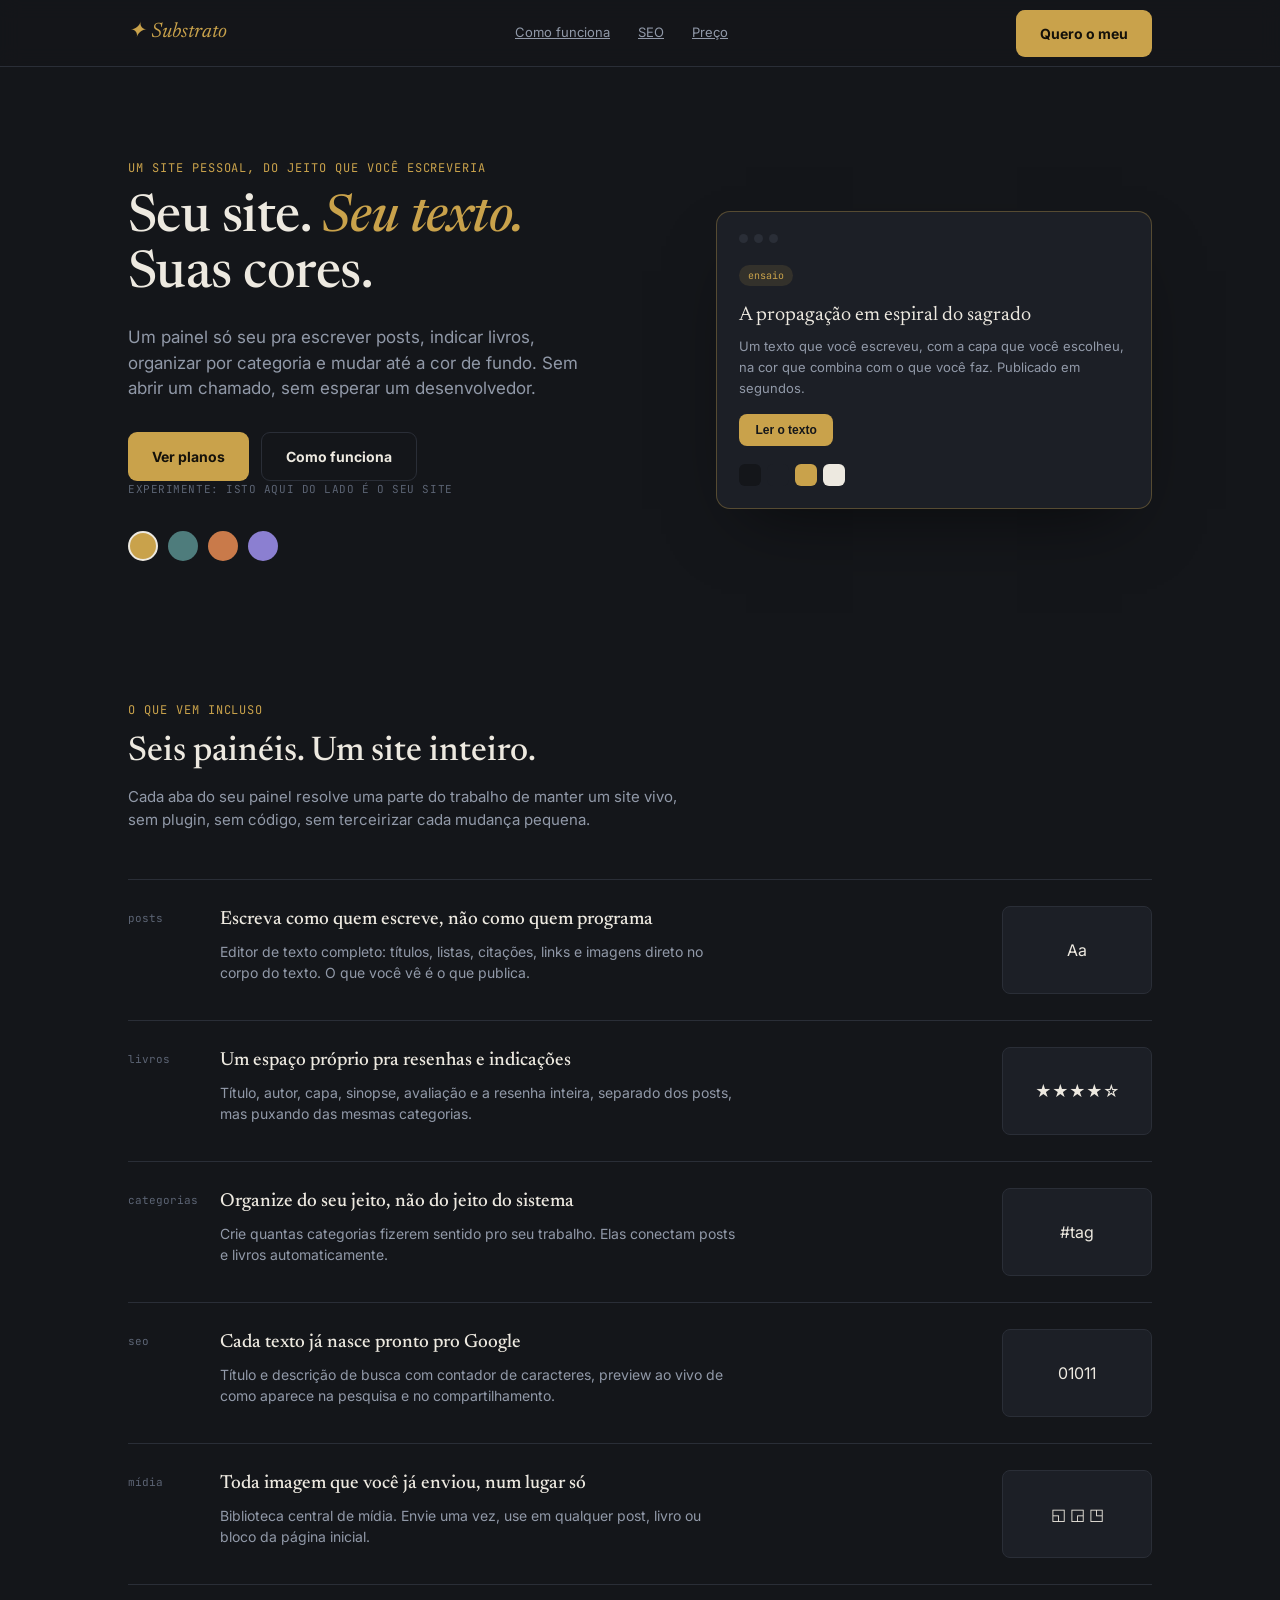
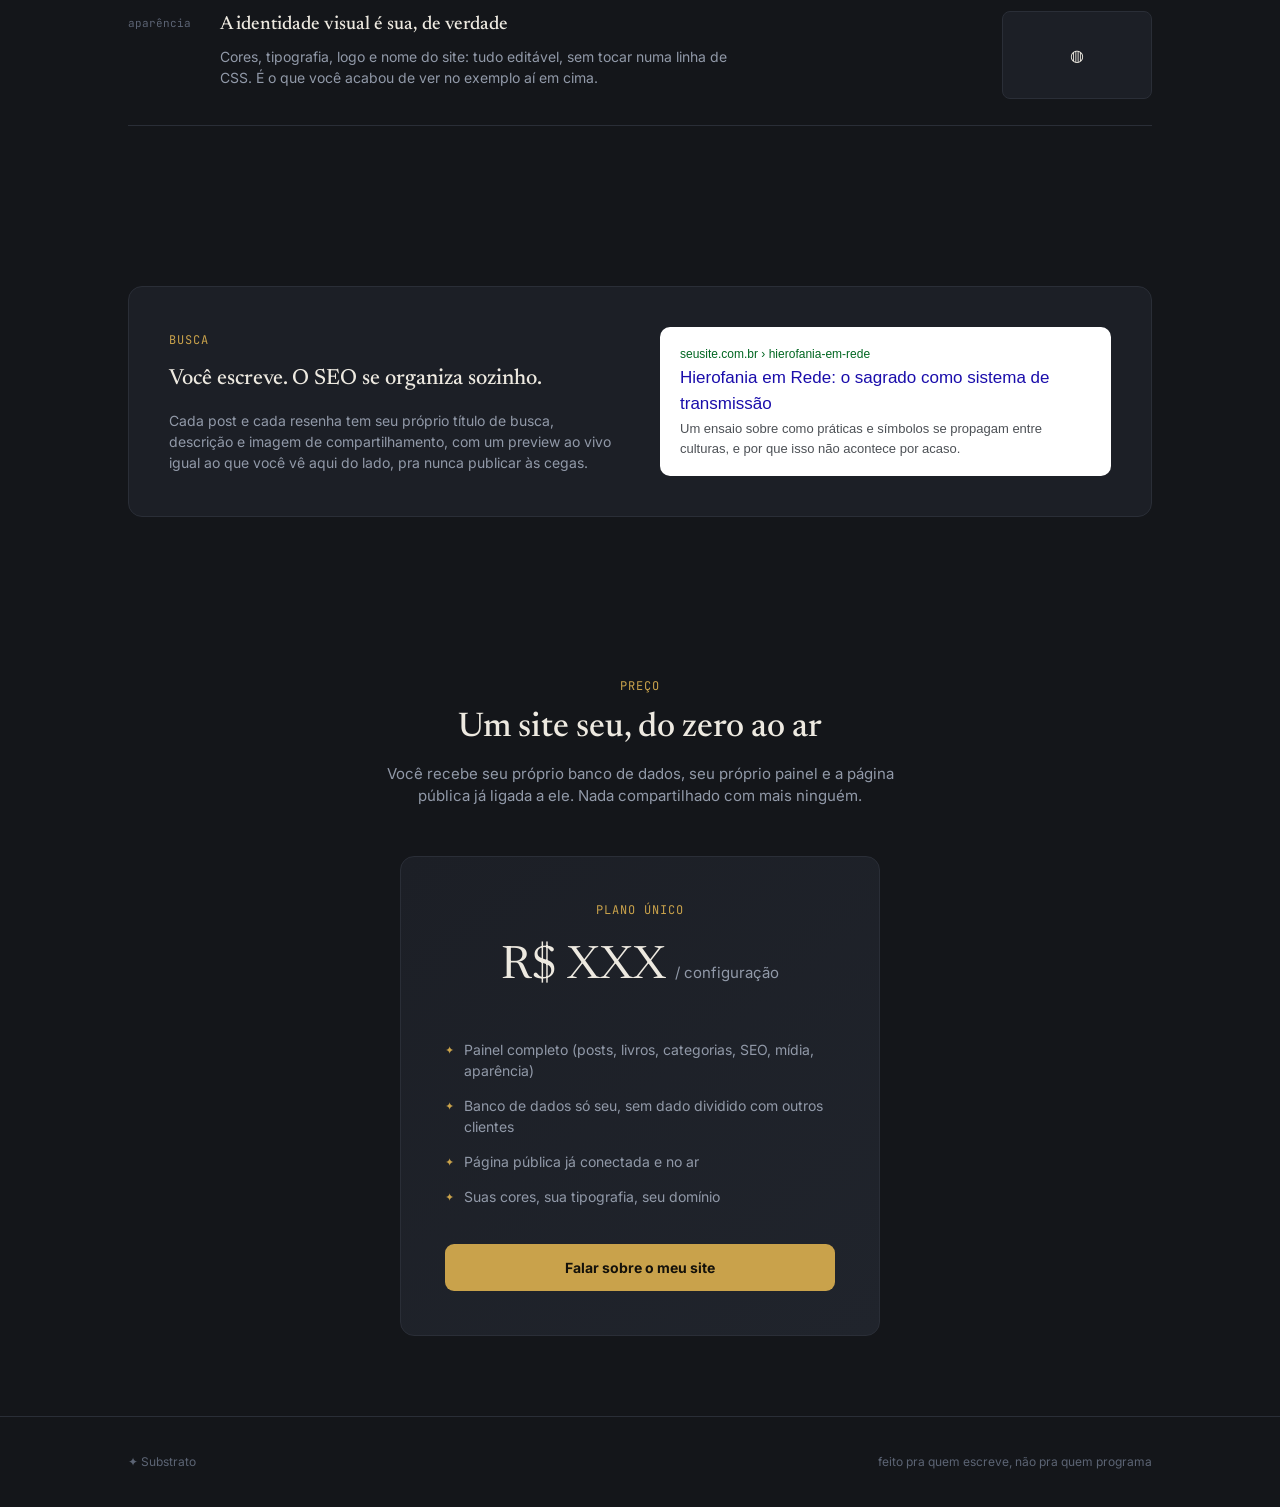
==== index.html @ 7252f95c "Add files via upload" ====
<!DOCTYPE html>
<html lang="pt-BR">
<head>
<meta charset="UTF-8">
<meta name="viewport" content="width=device-width, initial-scale=1.0">
<title>Substrato: seu site, seu texto, suas cores</title>
<meta name="description" content="Um site pessoal completo que você edita sozinho: posts, livros, categorias, SEO e aparência, sem depender de ninguém pra mudar uma vírgula.">
<link rel="preconnect" href="https://fonts.googleapis.com">
<link href="https://fonts.googleapis.com/css2?family=Newsreader:ital,wght@0,400;0,500;0,600;1,400;1,500&family=Inter:wght@400;500;600;700&family=JetBrains+Mono:wght@400;500&display=swap" rel="stylesheet">
<style>
  :root{
    --bg:#14161A; --panel:#1C1F26; --panel-2:#20242C; --border:#2A2E37;
    --gold:#C9A24B; --gold-soft: rgba(201,162,75,.12);
    --teal:#4E7C7C; --teal-soft: rgba(78,124,124,.14);
    --text:#EDE9E0; --text-dim:#9199A8; --text-faint:#5C6474;
    --serif:'Newsreader',serif; --sans:'Inter',sans-serif; --mono:'JetBrains Mono',monospace;
    --radius:14px;
  }
  *{box-sizing:border-box;}
  html{scroll-behavior:smooth;}
  body{margin:0;background:var(--bg);color:var(--text);font-family:var(--sans);line-height:1.5;}
  ::selection{background:var(--gold);color:#14161A;}
  a{color:inherit;}
  img{max-width:100%;display:block;}
  .wrap{max-width:1080px;margin:0 auto;padding:0 28px;}
  .eyebrow{font-family:var(--mono);font-size:12px;letter-spacing:.08em;text-transform:uppercase;color:var(--gold);margin-bottom:14px;display:block;}
  h1,h2,h3{font-family:var(--serif);font-weight:500;margin:0;}
  .btn{
    display:inline-flex;align-items:center;gap:8px;background:var(--gold);color:#14110a;border:none;
    padding:13px 24px;border-radius:9px;font-weight:700;font-size:14px;cursor:pointer;text-decoration:none;
    transition:.15s;
  }
  .btn:hover{background:#dbb562;transform:translateY(-1px);}
  .btn.ghost{background:transparent;border:1px solid var(--border);color:var(--text);}
  .btn.ghost:hover{border-color:var(--gold);color:var(--gold);transform:none;}

  /* ---------- NAV ---------- */
  nav{position:sticky;top:0;z-index:50;background:rgba(20,22,26,.85);backdrop-filter:blur(10px);border-bottom:1px solid var(--border);}
  nav .wrap{display:flex;align-items:center;justify-content:space-between;height:66px;}
  .logo{font-family:var(--serif);font-style:italic;font-size:21px;color:var(--gold);}
  nav .links{display:flex;gap:28px;font-size:13px;color:var(--text-dim);}
  nav .links a:hover{color:var(--text);}
  @media(max-width:720px){ nav .links{display:none;} }

  /* ---------- HERO ---------- */
  .hero{padding:92px 0 60px;position:relative;overflow:hidden;}
  .hero-grid{display:grid;grid-template-columns:1.1fr .9fr;gap:56px;align-items:center;}
  @media(max-width:900px){ .hero-grid{grid-template-columns:1fr;} }
  .hero h1{font-size:52px;line-height:1.08;letter-spacing:-.01em;}
  .hero h1 em{color:var(--gold);font-style:italic;}
  .hero p.lead{color:var(--text-dim);font-size:17px;max-width:480px;margin:22px 0 30px;}
  .hero-ctas{display:flex;gap:12px;flex-wrap:wrap;}

  /* interactive palette demo */
  .palette-picker{display:flex;gap:10px;margin-top:34px;}
  .palette-dot{
    width:30px;height:30px;border-radius:50%;cursor:pointer;border:2px solid transparent;
    transition:.15s;position:relative;
  }
  .palette-dot.active{border-color:var(--text);}
  .palette-dot::after{content:attr(data-name);position:absolute;top:-26px;left:50%;transform:translateX(-50%);
    font-size:10px;color:var(--text-faint);white-space:nowrap;opacity:0;transition:.15s;font-family:var(--mono);}
  .palette-dot:hover::after{opacity:1;}
  .palette-label{font-size:11px;color:var(--text-faint);font-family:var(--mono);margin-bottom:10px;text-transform:uppercase;letter-spacing:.05em;}

  .hero-mock{
    background:var(--panel);border:1px solid var(--border);border-radius:var(--radius);padding:22px;
    box-shadow:0 30px 70px -30px rgba(0,0,0,.6);transition:background .3s, border-color .3s;
  }
  .hero-mock .mock-topbar{display:flex;gap:6px;margin-bottom:18px;}
  .hero-mock .mock-topbar span{width:9px;height:9px;border-radius:50%;background:var(--border);}
  .mock-card-title{font-family:var(--serif);font-size:20px;margin-bottom:6px;transition:color .3s;}
  .mock-card-tag{display:inline-block;font-family:var(--mono);font-size:10px;padding:3px 9px;border-radius:20px;margin-bottom:14px;transition:.3s;}
  .mock-card-body{color:var(--text-dim);font-size:13px;line-height:1.6;margin-bottom:16px;}
  .mock-btn{border:none;padding:9px 16px;border-radius:8px;font-size:12px;font-weight:700;transition:.3s;}
  .mock-swatches{display:flex;gap:6px;margin-top:18px;}
  .mock-swatches div{width:22px;height:22px;border-radius:6px;transition:.3s;}

  /* ---------- FEATURES ---------- */
  .section{padding:80px 0;}
  .section-head{max-width:560px;margin-bottom:48px;}
  .section-head h2{font-size:34px;line-height:1.15;}
  .section-head p{color:var(--text-dim);font-size:15px;margin-top:14px;}

  .feature-row{
    display:grid;grid-template-columns:70px 1fr;gap:22px;padding:26px 0;border-top:1px solid var(--border);
    align-items:start;
  }
  .feature-row:last-child{border-bottom:1px solid var(--border);}
  .feature-tab{font-family:var(--mono);font-size:11px;color:var(--text-faint);padding-top:4px;}
  .feature-content h3{font-size:19px;margin-bottom:6px;}
  .feature-content p{color:var(--text-dim);font-size:14px;max-width:520px;margin:0;}
  .feature-content{display:grid;grid-template-columns:1fr auto;gap:20px;align-items:start;}
  @media(max-width:720px){ .feature-content{grid-template-columns:1fr;} }
  .feature-visual{
    width:150px;height:88px;border-radius:8px;background:var(--panel);border:1px solid var(--border);
    display:flex;align-items:center;justify-content:center;flex-shrink:0;
  }

  /* ---------- SEO DEMO ---------- */
  .seo-demo{
    display:grid;grid-template-columns:1fr 1fr;gap:40px;align-items:center;
    background:var(--panel);border:1px solid var(--border);border-radius:var(--radius);padding:40px;
  }
  @media(max-width:820px){ .seo-demo{grid-template-columns:1fr;} }
  .seo-demo h3{font-size:22px;margin-bottom:12px;}
  .seo-demo p{color:var(--text-dim);font-size:14px;margin-bottom:0;}
  .google-card{background:#fff;border-radius:10px;padding:18px 20px;color:#202124;}
  .google-card .gu{color:#006621;font-size:12px;font-family:arial;margin-bottom:2px;}
  .google-card .gt{color:#1a0dab;font-size:17px;font-family:arial;margin-bottom:3px;}
  .google-card .gd{color:#4d5156;font-size:13px;font-family:arial;line-height:1.5;}

  /* ---------- PRICING ---------- */
  .pricing-card{
    background:linear-gradient(145deg, var(--panel), var(--panel-2));
    border:1px solid var(--border);border-radius:var(--radius);padding:44px;text-align:center;
    max-width:480px;margin:0 auto;
  }
  .pricing-card .price{font-family:var(--serif);font-size:46px;margin:14px 0 4px;}
  .pricing-card .price span{font-size:15px;color:var(--text-dim);font-family:var(--sans);}
  .pricing-list{list-style:none;padding:0;margin:26px 0 30px;text-align:left;display:inline-block;}
  .pricing-list li{padding:7px 0;font-size:14px;color:var(--text-dim);display:flex;gap:10px;}
  .pricing-list li::before{content:'✦';color:var(--gold);font-size:11px;margin-top:3px;}

  footer{border-top:1px solid var(--border);padding:36px 0;}
  footer .wrap{display:flex;justify-content:space-between;align-items:center;font-size:12px;color:var(--text-faint);}
  @media(max-width:600px){ footer .wrap{flex-direction:column;gap:10px;text-align:center;} }
</style>
</head>
<body>

<nav>
  <div class="wrap">
    <div class="logo">✦ Substrato</div>
    <div class="links">
      <a href="#como-funciona">Como funciona</a>
      <a href="#seo">SEO</a>
      <a href="#preco">Preço</a>
    </div>
    <a href="#preco" class="btn">Quero o meu</a>
  </div>
</nav>

<section class="hero">
  <div class="wrap hero-grid">
    <div>
      <span class="eyebrow">um site pessoal, do jeito que você escreveria</span>
      <h1>Seu site. <em>Seu texto.</em><br>Suas cores.</h1>
      <p class="lead">Um painel só seu pra escrever posts, indicar livros, organizar por categoria e mudar até a cor de fundo. Sem abrir um chamado, sem esperar um desenvolvedor.</p>
      <div class="hero-ctas">
        <a href="#preco" class="btn">Ver planos</a>
        <a href="#como-funciona" class="btn ghost">Como funciona</a>
      </div>

      <div class="palette-picker-wrap">
        <div class="palette-label">experimente: isto aqui do lado é o seu site</div>
        <div class="palette-picker" id="palette-picker"></div>
      </div>
    </div>

    <div class="hero-mock" id="hero-mock">
      <div class="mock-topbar"><span></span><span></span><span></span></div>
      <div class="mock-card-tag" id="mock-tag">ensaio</div>
      <div class="mock-card-title" id="mock-title">A propagação em espiral do sagrado</div>
      <div class="mock-card-body">Um texto que você escreveu, com a capa que você escolheu, na cor que combina com o que você faz. Publicado em segundos.</div>
      <button class="mock-btn" id="mock-btn">Ler o texto</button>
      <div class="mock-swatches" id="mock-swatches"></div>
    </div>
  </div>
</section>

<section class="section" id="como-funciona">
  <div class="wrap">
    <div class="section-head">
      <span class="eyebrow">o que vem incluso</span>
      <h2>Seis painéis. Um site inteiro.</h2>
      <p>Cada aba do seu painel resolve uma parte do trabalho de manter um site vivo, sem plugin, sem código, sem terceirizar cada mudança pequena.</p>
    </div>

    <div class="feature-list">
      <div class="feature-row">
        <div class="feature-tab">posts</div>
        <div class="feature-content">
          <div>
            <h3>Escreva como quem escreve, não como quem programa</h3>
            <p>Editor de texto completo: títulos, listas, citações, links e imagens direto no corpo do texto. O que você vê é o que publica.</p>
          </div>
          <div class="feature-visual">Aa</div>
        </div>
      </div>

      <div class="feature-row">
        <div class="feature-tab">livros</div>
        <div class="feature-content">
          <div>
            <h3>Um espaço próprio pra resenhas e indicações</h3>
            <p>Título, autor, capa, sinopse, avaliação e a resenha inteira, separado dos posts, mas puxando das mesmas categorias.</p>
          </div>
          <div class="feature-visual">★★★★☆</div>
        </div>
      </div>

      <div class="feature-row">
        <div class="feature-tab">categorias</div>
        <div class="feature-content">
          <div>
            <h3>Organize do seu jeito, não do jeito do sistema</h3>
            <p>Crie quantas categorias fizerem sentido pro seu trabalho. Elas conectam posts e livros automaticamente.</p>
          </div>
          <div class="feature-visual">#tag</div>
        </div>
      </div>

      <div class="feature-row">
        <div class="feature-tab">seo</div>
        <div class="feature-content">
          <div>
            <h3>Cada texto já nasce pronto pro Google</h3>
            <p>Título e descrição de busca com contador de caracteres, preview ao vivo de como aparece na pesquisa e no compartilhamento.</p>
          </div>
          <div class="feature-visual">01011</div>
        </div>
      </div>

      <div class="feature-row">
        <div class="feature-tab">mídia</div>
        <div class="feature-content">
          <div>
            <h3>Toda imagem que você já enviou, num lugar só</h3>
            <p>Biblioteca central de mídia. Envie uma vez, use em qualquer post, livro ou bloco da página inicial.</p>
          </div>
          <div class="feature-visual">◱ ◲ ◳</div>
        </div>
      </div>

      <div class="feature-row">
        <div class="feature-tab">aparência</div>
        <div class="feature-content">
          <div>
            <h3>A identidade visual é sua, de verdade</h3>
            <p>Cores, tipografia, logo e nome do site: tudo editável, sem tocar numa linha de CSS. É o que você acabou de ver no exemplo aí em cima.</p>
          </div>
          <div class="feature-visual">◍</div>
        </div>
      </div>
    </div>
  </div>
</section>

<section class="section" id="seo">
  <div class="wrap">
    <div class="seo-demo">
      <div>
        <span class="eyebrow">busca</span>
        <h3>Você escreve. O SEO se organiza sozinho.</h3>
        <p>Cada post e cada resenha tem seu próprio título de busca, descrição e imagem de compartilhamento, com um preview ao vivo igual ao que você vê aqui do lado, pra nunca publicar às cegas.</p>
      </div>
      <div class="google-card">
        <div class="gu">seusite.com.br › hierofania-em-rede</div>
        <div class="gt">Hierofania em Rede: o sagrado como sistema de transmissão</div>
        <div class="gd">Um ensaio sobre como práticas e símbolos se propagam entre culturas, e por que isso não acontece por acaso.</div>
      </div>
    </div>
  </div>
</section>

<section class="section" id="preco">
  <div class="wrap">
    <div class="section-head" style="margin:0 auto 48px;text-align:center;max-width:520px;">
      <span class="eyebrow">preço</span>
      <h2>Um site seu, do zero ao ar</h2>
      <p>Você recebe seu próprio banco de dados, seu próprio painel e a página pública já ligada a ele. Nada compartilhado com mais ninguém.</p>
    </div>

    <div class="pricing-card">
      <span class="eyebrow" style="margin:0">plano único</span>
      <div class="price">R$ XXX <span>/ configuração</span></div>
      <ul class="pricing-list">
        <li>Painel completo (posts, livros, categorias, SEO, mídia, aparência)</li>
        <li>Banco de dados só seu, sem dado dividido com outros clientes</li>
        <li>Página pública já conectada e no ar</li>
        <li>Suas cores, sua tipografia, seu domínio</li>
      </ul>
      <br>
      <a href="#" class="btn" style="width:100%;justify-content:center;">Falar sobre o meu site</a>
    </div>
  </div>
</section>

<footer>
  <div class="wrap">
    <span>✦ Substrato</span>
    <span>feito pra quem escreve, não pra quem programa</span>
  </div>
</footer>

<script>
  const PALETTES = [
    { name:'padrão', bg:'#14161A', panel:'#1C1F26', accent:'#C9A24B', text:'#EDE9E0', dim:'#9199A8' },
    { name:'clínico', bg:'#12181A', panel:'#1A2225', accent:'#4E7C7C', text:'#E7EFEE', dim:'#8AA3A0' },
    { name:'terroso', bg:'#181410', panel:'#231D16', accent:'#C97A4A', text:'#F0E6D8', dim:'#B39A82' },
    { name:'noturno', bg:'#0F1220', panel:'#181C30', accent:'#8B7FD1', text:'#E8E6F5', dim:'#9B96BE' },
  ];

  const picker = document.getElementById('palette-picker');
  PALETTES.forEach((p, i)=>{
    const dot = document.createElement('div');
    dot.className = 'palette-dot' + (i===0 ? ' active' : '');
    dot.style.background = p.accent;
    dot.dataset.name = p.name;
    dot.addEventListener('click', ()=> applyPalette(i));
    picker.appendChild(dot);
  });

  const swatchWrap = document.getElementById('mock-swatches');
  [0,1,2,3].forEach(()=>{
    const d = document.createElement('div');
    swatchWrap.appendChild(d);
  });

  function applyPalette(idx){
    const p = PALETTES[idx];
    document.querySelectorAll('.palette-dot').forEach((d,i)=>d.classList.toggle('active', i===idx));

    const mock = document.getElementById('hero-mock');
    mock.style.background = p.panel;
    mock.style.borderColor = p.accent + '55';
    document.getElementById('mock-title').style.color = p.text;
    document.getElementById('mock-tag').style.background = p.accent + '22';
    document.getElementById('mock-tag').style.color = p.accent;
    document.getElementById('mock-btn').style.background = p.accent;
    document.getElementById('mock-btn').style.color = p.bg;

    const swatchColors = [p.bg, p.panel, p.accent, p.text];
    document.querySelectorAll('#mock-swatches div').forEach((d,i)=>{ d.style.background = swatchColors[i]; });
  }
  applyPalette(0);
</script>

</body>
</html>
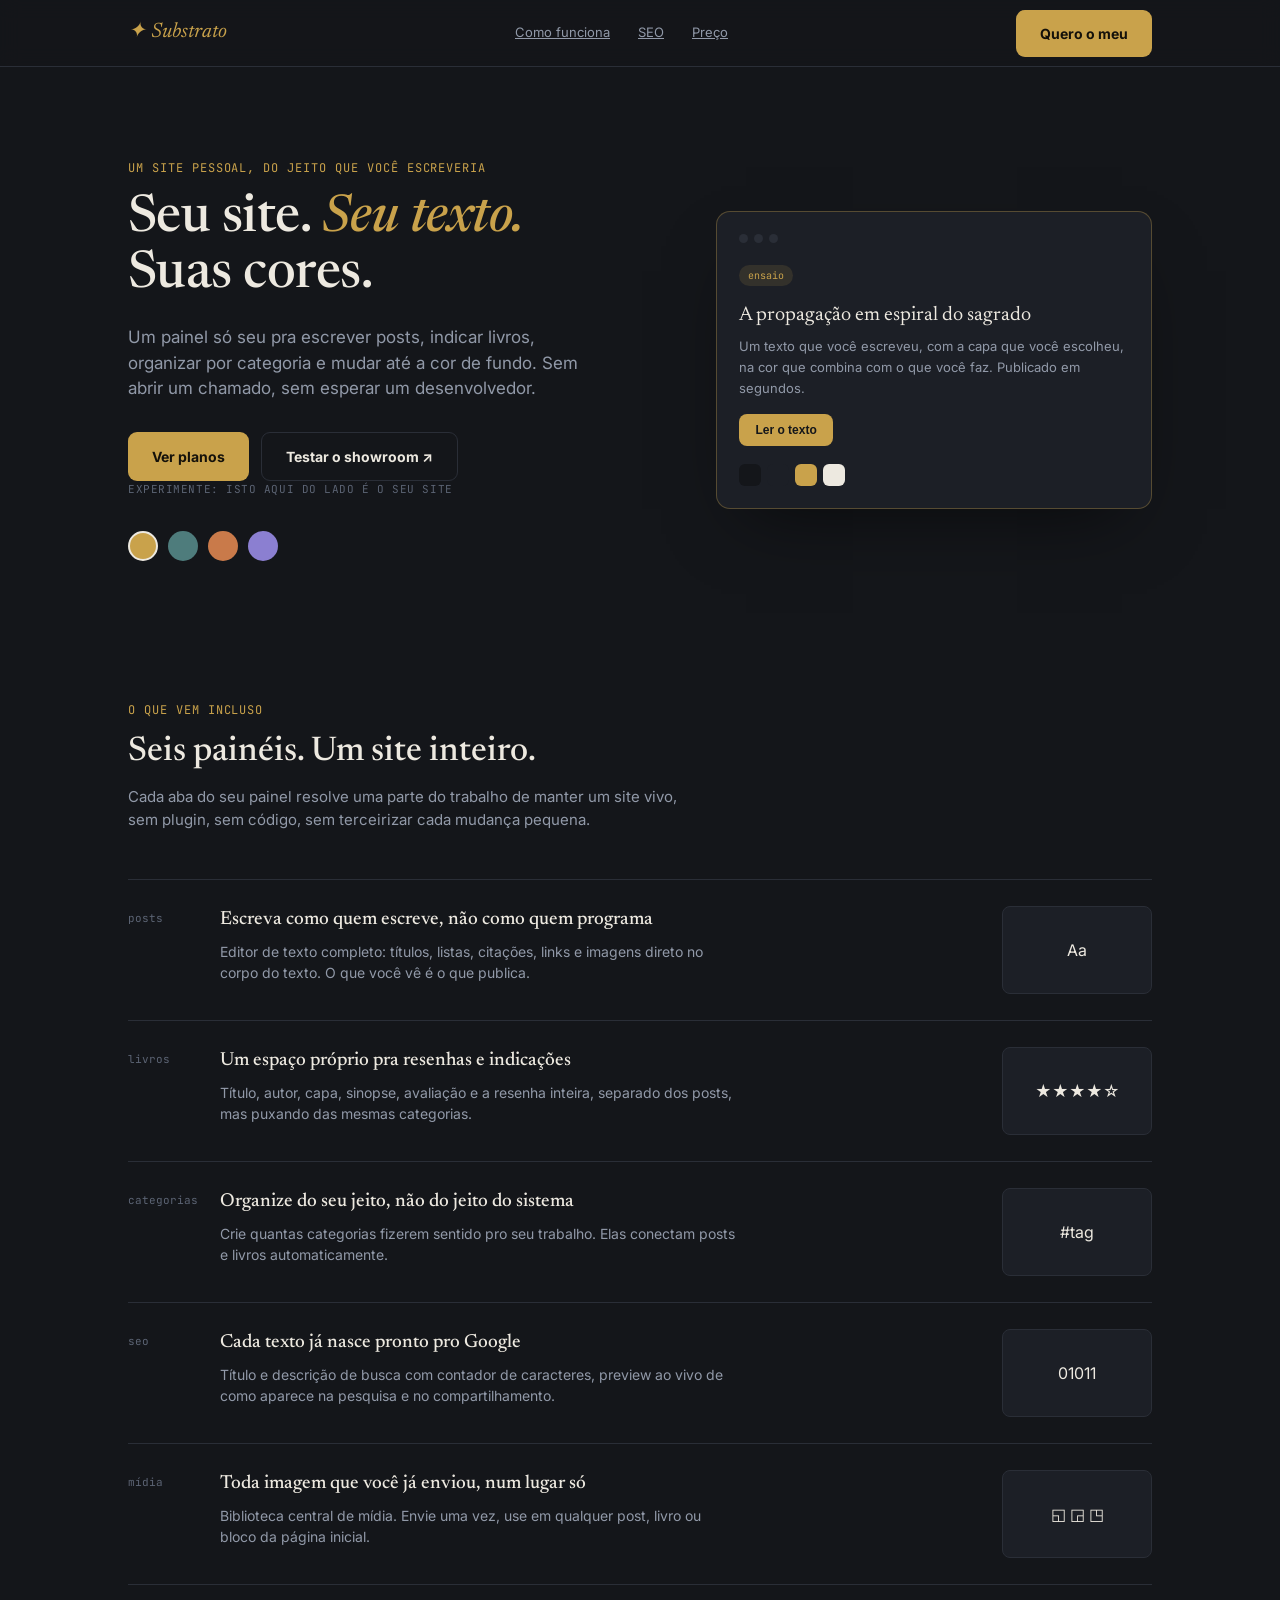
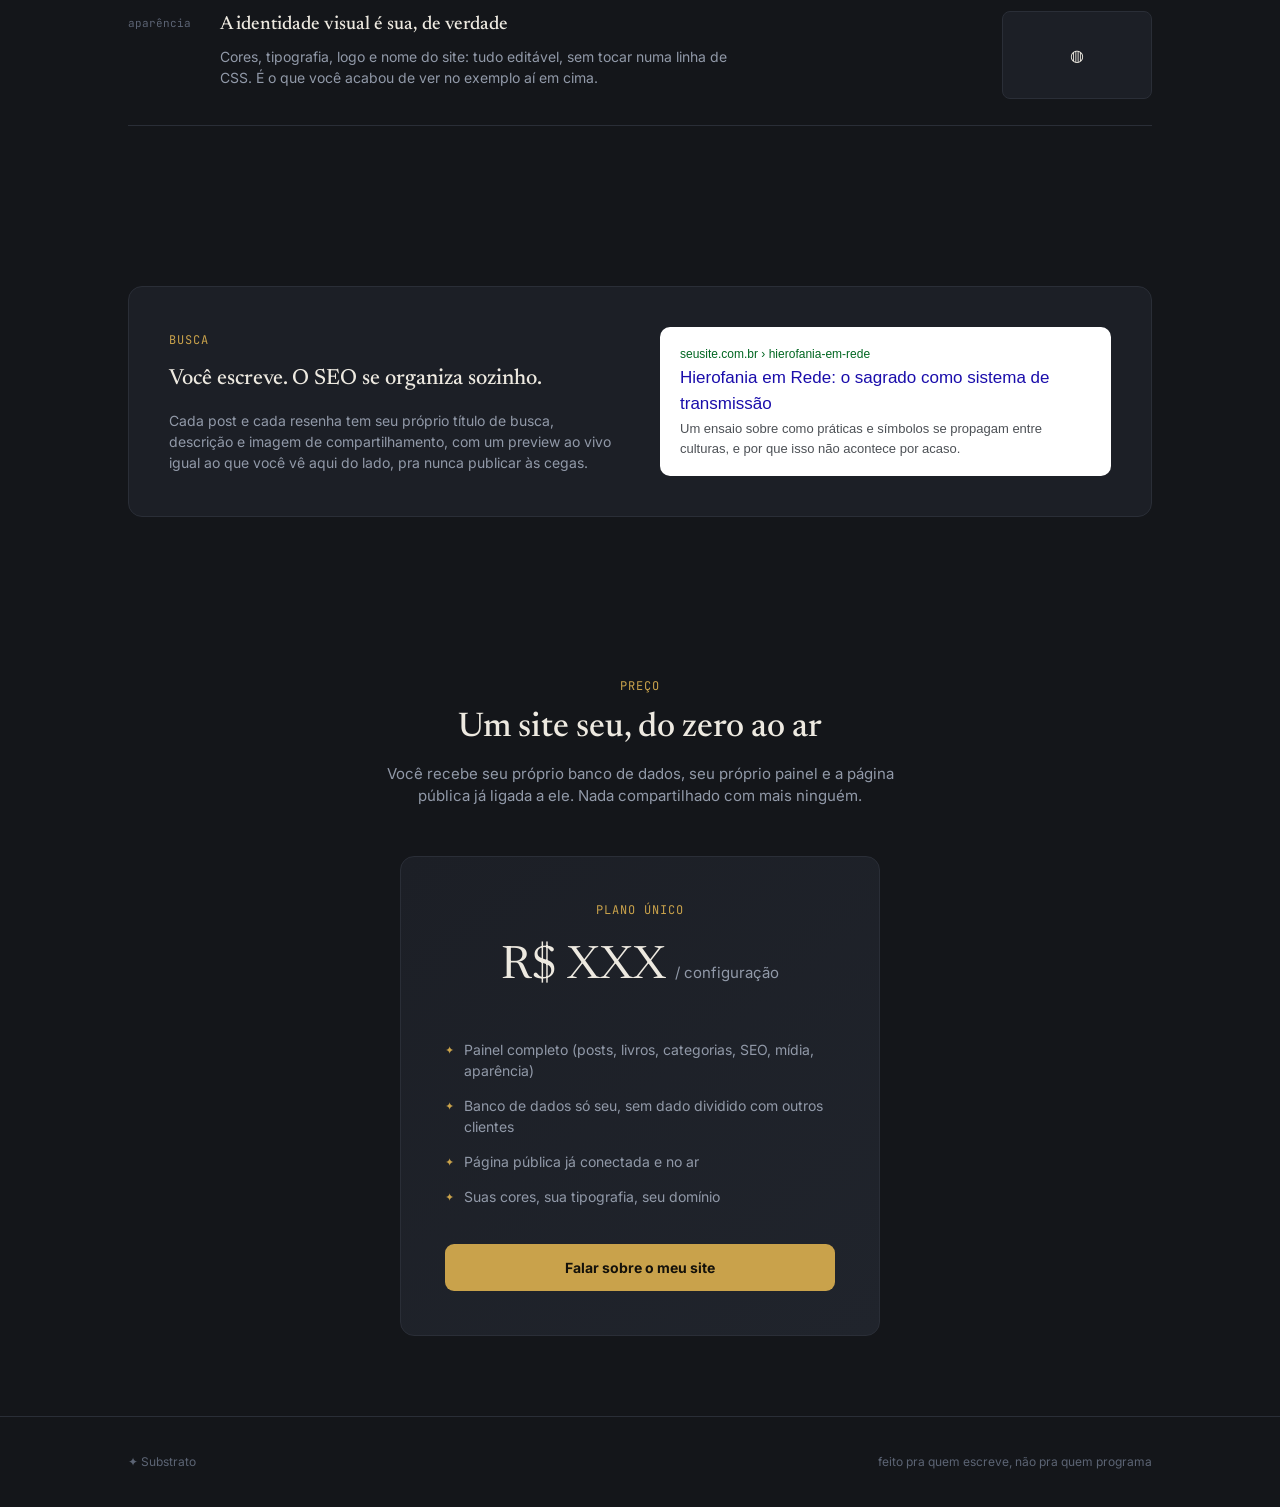
==== commit ec24d402: "Add files via upload" ====
--- a/index.html
+++ b/index.html
@@ -149,7 +149,7 @@
       <p class="lead">Um painel só seu pra escrever posts, indicar livros, organizar por categoria e mudar até a cor de fundo. Sem abrir um chamado, sem esperar um desenvolvedor.</p>
       <div class="hero-ctas">
         <a href="#preco" class="btn">Ver planos</a>
-        <a href="#como-funciona" class="btn ghost">Como funciona</a>
+        <a href="#" class="btn ghost" onclick="window.open(SHOWROOM_URL,'_blank');return false;">Testar o showroom ↗</a>
       </div>
 
       <div class="palette-picker-wrap">
@@ -295,6 +295,9 @@
 </footer>
 
 <script>
+  // troque pela URL real do dashboard em modo demonstração (ex: seusite.pages.dev/dashboard.html?demo=1)
+  const SHOWROOM_URL = 'https://substrato.clinicasonnen.workers.dev/dashboard.html';
+
   const PALETTES = [
     { name:'padrão', bg:'#14161A', panel:'#1C1F26', accent:'#C9A24B', text:'#EDE9E0', dim:'#9199A8' },
     { name:'clínico', bg:'#12181A', panel:'#1A2225', accent:'#4E7C7C', text:'#E7EFEE', dim:'#8AA3A0' },
